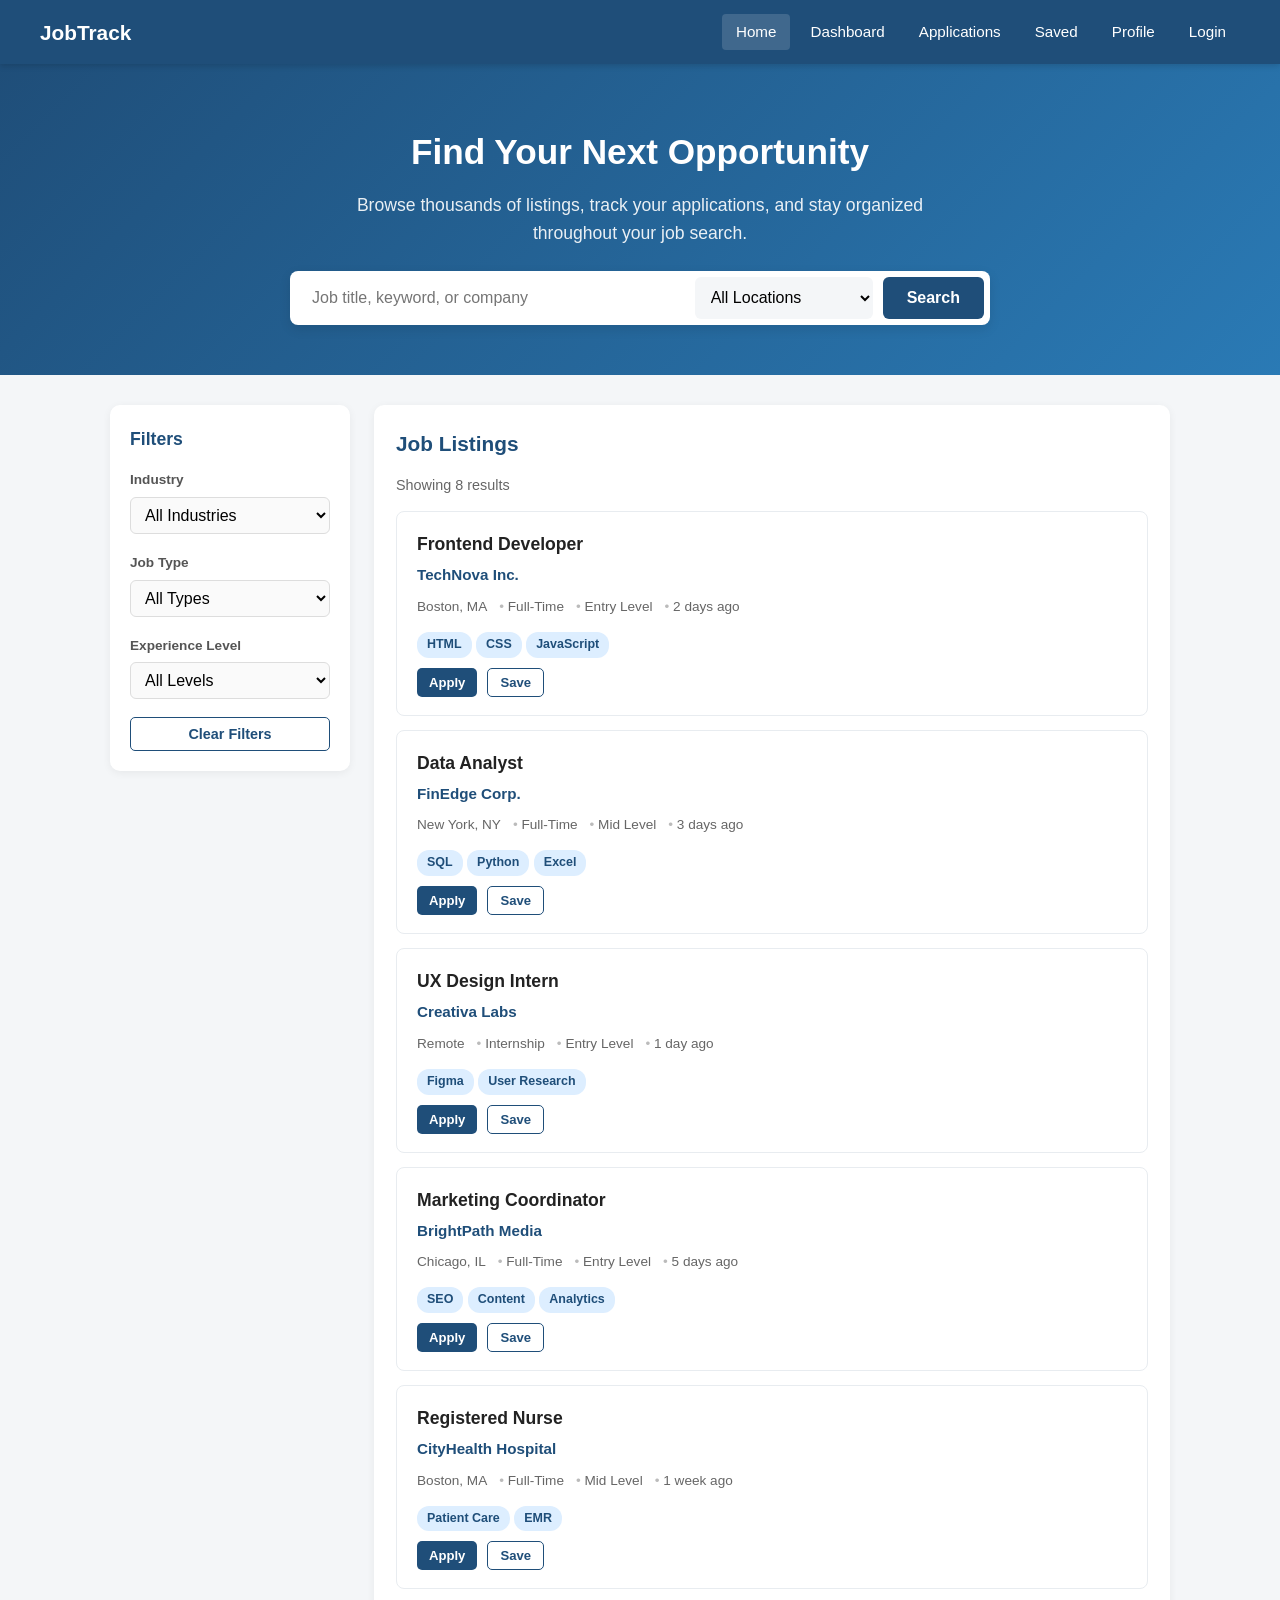
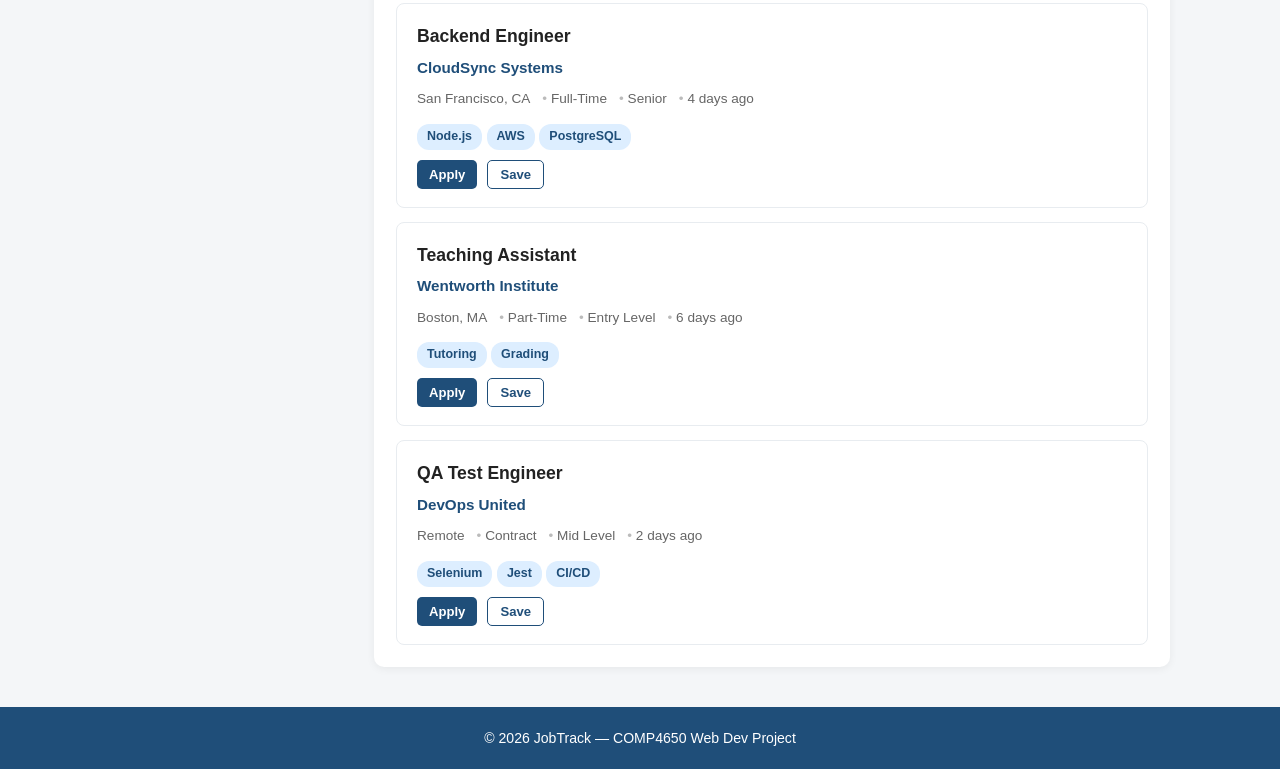
==== frontend/index.html @ 739d7ba0 "Implemented api" ====
<!DOCTYPE html>
<html lang="en">
<head>
  <meta charset="utf-8">
  <meta name="viewport" content="width=device-width, initial-scale=1">
  <title>JobTrack - Find Your Next Role</title>
  <link rel="stylesheet" href="style.css">
</head>
<body>

<!--Header/Nav-->
<header>
  <h2>JobTrack</h2>
  <button class="menu-toggle" onclick="document.querySelector('nav').classList.toggle('open')">&#9776;</button>
  <nav>
    <a href="index.html" class="active">Home</a>
    <a href="dashboard.html">Dashboard</a>
    <a href="applications.html">Applications</a>
    <a href="saved-jobs.html">Saved</a>
    <a href="profile.html">Profile</a>
    <a href="login.html">Login</a>
  </nav>
</header>

<!--Hero & Search-->
<section class="hero">
  <h1>Find Your Next Opportunity</h1>
  <p>Browse thousands of listings, track your applications, and stay organized throughout your job search.</p>

  <div class="search-bar">
    <input type="text" id="searchInput" placeholder="Job title, keyword, or company">
    <select id="locationFilter">
      <option value="">All Locations</option>
      <option value="Boston, MA">Boston, MA</option>
      <option value="New York, NY">New York, NY</option>
      <option value="San Francisco, CA">San Francisco, CA</option>
      <option value="Remote">Remote</option>
      <option value="Chicago, IL">Chicago, IL</option>
    </select>
    <button onclick="filterJobs()">Search</button>
  </div>
</section>

<!--Main Content-->
<div class="container">
  <div class="grid">

    <!-- Sidebar Filters -->
    <div class="sidebar">
      <h3>Filters</h3>

      <div class="filter-group">
        <label for="industryFilter">Industry</label>
        <select id="industryFilter" onchange="filterJobs()">
          <option value="">All Industries</option>
          <option value="Technology">Technology</option>
          <option value="Finance">Finance</option>
          <option value="Healthcare">Healthcare</option>
          <option value="Marketing">Marketing</option>
          <option value="Education">Education</option>
        </select>
      </div>

      <div class="filter-group">
        <label for="typeFilter">Job Type</label>
        <select id="typeFilter" onchange="filterJobs()">
          <option value="">All Types</option>
          <option value="Full-Time">Full-Time</option>
          <option value="Part-Time">Part-Time</option>
          <option value="Internship">Internship</option>
          <option value="Contract">Contract</option>
        </select>
      </div>

      <div class="filter-group">
        <label for="experienceFilter">Experience Level</label>
        <select id="experienceFilter" onchange="filterJobs()">
          <option value="">All Levels</option>
          <option value="Entry Level">Entry Level</option>
          <option value="Mid Level">Mid Level</option>
          <option value="Senior">Senior</option>
        </select>
      </div>

      <button class="btn btn-outline btn-block" onclick="clearFilters()">Clear Filters</button>
    </div>

    <!-- Job Listings -->
    <div>
      <div class="card">
        <h2>Job Listings</h2>
        <p id="resultCount" style="color:#666; font-size:.9rem; margin-bottom:14px;">Showing 8 results</p>
        <div class="job-list" id="jobList">
        </div>
      </div>
    </div>

  </div>
</div>

<!--Footer-->
<footer>
  <p>&copy; 2026 JobTrack &mdash; COMP4650 Web Dev Project</p>
</footer>

<script src="index.js"></script>

</body>
</html>
---- frontend/style.css ----
/*Reset & Base*/
* { margin: 0; padding: 0; box-sizing: border-box; }
body { font-family: 'Segoe UI', Arial, sans-serif; background: #f4f6f8; color: #222; line-height: 1.6; }
a { text-decoration: none; color: inherit; }
ul { list-style: none; }
img { max-width: 100%; }
button, input, select, textarea { font-family: inherit; font-size: inherit; }

/*Header & Nav*/
header {
  display: flex; justify-content: space-between; align-items: center;
  padding: 14px 40px; background: #1f4e79; color: #fff;
  position: sticky; top: 0; z-index: 100;
  box-shadow: 0 2px 6px rgba(0,0,0,.15);
}
header h2 { font-size: 1.3rem; white-space: nowrap; }
nav { display: flex; align-items: center; gap: 6px; }
nav a {
  color: #fff; padding: 6px 14px; border-radius: 4px;
  font-size: .95rem; transition: background .2s;
}
nav a:hover, nav a.active { background: rgba(255,255,255,.15); }

/*mobile menu toggle*/
.menu-toggle {
  display: none; background: none; border: none;
  color: #fff; font-size: 1.5rem; cursor: pointer;
}

/*Hero Section*/
.hero {
  padding: 60px 20px 50px; text-align: center;
  background: linear-gradient(135deg, #1f4e79 0%, #2a7ab5 100%);
  color: #fff;
}
.hero h1 { font-size: 2.2rem; margin-bottom: 10px; }
.hero p { font-size: 1.1rem; opacity: .9; max-width: 600px; margin: 0 auto 24px; }

/*Search Bar*/
.search-bar {
  display: flex; gap: 10px; max-width: 700px; margin: 0 auto;
  background: #fff; border-radius: 8px; padding: 6px;
  box-shadow: 0 4px 12px rgba(0,0,0,.1);
}
.search-bar input {
  flex: 1; border: none; padding: 12px 16px;
  border-radius: 6px; outline: none; font-size: 1rem;
}
.search-bar select {
  border: none; padding: 10px 12px; border-radius: 6px;
  background: #f4f6f8; cursor: pointer; outline: none;
}
.search-bar button {
  background: #1f4e79; color: #fff; border: none;
  padding: 10px 24px; border-radius: 6px; cursor: pointer;
  font-weight: 600; transition: background .2s;
}
.search-bar button:hover { background: #163a5c; }

/*Layout*/
.container { max-width: 1100px; margin: 30px auto; padding: 0 20px; }
.grid { display: grid; grid-template-columns: 240px 1fr; gap: 24px; }

/*Sidebar Filters*/
.sidebar {
  background: #fff; border-radius: 10px; padding: 20px;
  box-shadow: 0 2px 8px rgba(0,0,0,.06); align-self: start;
  position: sticky; top: 80px;
}
.sidebar h3 { font-size: 1.1rem; margin-bottom: 16px; color: #1f4e79; }
.filter-group { margin-bottom: 18px; }
.filter-group label {
  display: block; font-weight: 600; font-size: .85rem;
  margin-bottom: 6px; color: #555;
}
.filter-group select,
.filter-group input[type="text"] {
  width: 100%; padding: 8px 10px; border: 1px solid #ddd;
  border-radius: 6px; background: #fafafa; outline: none;
}
.filter-group select:focus,
.filter-group input[type="text"]:focus { border-color: #1f4e79; }

/*Cards*/
.card {
  background: #fff; border-radius: 10px; padding: 22px;
  box-shadow: 0 2px 8px rgba(0,0,0,.06);
}
.card h2 { font-size: 1.3rem; margin-bottom: 14px; color: #1f4e79; }

/*Job Listing Cards*/
.job-list { display: flex; flex-direction: column; gap: 14px; }
.job-card {
  background: #fff; border: 1px solid #e8ecf0; border-radius: 8px;
  padding: 18px 20px; transition: box-shadow .2s, border-color .2s;
}
.job-card:hover { box-shadow: 0 4px 14px rgba(0,0,0,.08); border-color: #1f4e79; }
.job-card h3 { font-size: 1.1rem; margin-bottom: 4px; }
.job-card .company { color: #1f4e79; font-weight: 600; font-size: .95rem; }
.job-card .meta {
  display: flex; flex-wrap: wrap; gap: 12px;
  margin: 8px 0 12px; font-size: .85rem; color: #666;
}
.job-card .meta span::before { content: '• '; color: #bbb; }
.job-card .meta span:first-child::before { content: ''; }
.job-card .actions { display: flex; gap: 10px; }

/*Buttons*/
.btn {
  display: inline-block; padding: 8px 18px; border-radius: 5px;
  border: none; cursor: pointer; font-weight: 600;
  font-size: .9rem; transition: background .2s, transform .1s;
}
.btn:active { transform: scale(.97); }
.btn-primary { background: #1f4e79; color: #fff; }
.btn-primary:hover { background: #163a5c; }
.btn-outline {
  background: transparent; color: #1f4e79;
  border: 1.5px solid #1f4e79;
}
.btn-outline:hover { background: #1f4e79; color: #fff; }
.btn-danger { background: #d9534f; color: #fff; }
.btn-danger:hover { background: #c9302c; }
.btn-sm { padding: 6px 12px; font-size: .82rem; }
.btn-block { display: block; width: 100%; text-align: center; }

/*Tags/Badges*/
.tag {
  display: inline-block; padding: 3px 10px; border-radius: 12px;
  font-size: .78rem; font-weight: 600;
}
.tag-blue { background: #ddeeff; color: #1f4e79; }
.tag-green { background: #d4edda; color: #1b5e20; }
.tag-orange { background: #fff3cd; color: #856404; }
.tag-red { background: #f8d7da; color: #721c24; }
.tag-gray { background: #e9ecef; color: #555; }

/*Forms*/
.form-page {
  max-width: 440px; margin: 50px auto; padding: 0 20px;
}
.form-card {
  background: #fff; padding: 30px; border-radius: 10px;
  box-shadow: 0 2px 12px rgba(0,0,0,.08);
}
.form-card h2 { text-align: center; margin-bottom: 6px; color: #1f4e79; }
.form-card .subtitle { text-align: center; color: #777; margin-bottom: 22px; font-size: .9rem; }
.form-group { margin-bottom: 16px; }
.form-group label { display: block; font-weight: 600; font-size: .88rem; margin-bottom: 5px; }
.form-group input,
.form-group select,
.form-group textarea {
  width: 100%; padding: 10px 12px; border: 1px solid #ddd;
  border-radius: 6px; outline: none; transition: border-color .2s;
}
.form-group input:focus,
.form-group select:focus,
.form-group textarea:focus { border-color: #1f4e79; }
.form-group .error-msg {
  color: #d9534f; font-size: .8rem; margin-top: 4px; display: none;
}
.form-group.has-error input,
.form-group.has-error select { border-color: #d9534f; }
.form-group.has-error .error-msg { display: block; }
.form-link { text-align: center; margin-top: 16px; font-size: .9rem; color: #666; }
.form-link a { color: #1f4e79; font-weight: 600; }

/*Dashboard Stats Row*/
.stats-row { display: grid; grid-template-columns: repeat(4, 1fr); gap: 16px; margin-bottom: 24px; }
.stat-card {
  background: #fff; padding: 20px; border-radius: 10px; text-align: center;
  box-shadow: 0 2px 8px rgba(0,0,0,.06);
}
.stat-card .number { font-size: 2rem; font-weight: 700; color: #1f4e79; }
.stat-card .label { font-size: .85rem; color: #777; margin-top: 4px; }

/*Application Table*/
.app-table { width: 100%; border-collapse: collapse; }
.app-table th {
  text-align: left; padding: 10px 14px; background: #1f4e79;
  color: #fff; font-size: .88rem; font-weight: 600;
}
.app-table th:first-child { border-radius: 6px 0 0 0; }
.app-table th:last-child { border-radius: 0 6px 0 0; }
.app-table td { padding: 12px 14px; border-bottom: 1px solid #eee; font-size: .92rem; }
.app-table tr:hover td { background: #f8fafc; }

/*Status Indicators*/
.status {
  display: inline-block; padding: 3px 10px; border-radius: 12px;
  font-size: .8rem; font-weight: 600;
}
.status-applied { background: #ddeeff; color: #1f4e79; }
.status-interview { background: #fff3cd; color: #856404; }
.status-offered { background: #d4edda; color: #1b5e20; }
.status-rejected { background: #f8d7da; color: #721c24; }
.status-saved { background: #e9ecef; color: #555; }

/*Progress Tracker*/
.progress-track {
  display: flex; align-items: center; gap: 0; margin: 10px 0;
}
.progress-step {
  flex: 1; text-align: center; position: relative;
  font-size: .75rem; color: #999;
}
.progress-step .dot {
  width: 18px; height: 18px; border-radius: 50%;
  background: #ddd; margin: 0 auto 4px; border: 2px solid #ddd;
  transition: background .2s;
}
.progress-step.completed .dot { background: #1f4e79; border-color: #1f4e79; }
.progress-step.active .dot { background: #fff; border-color: #1f4e79; }
.progress-step.completed, .progress-step.active { color: #1f4e79; font-weight: 600; }
.progress-line {
  flex: 1; height: 3px; background: #ddd; min-width: 20px;
}
.progress-line.filled { background: #1f4e79; }

/*Profile Page*/
.profile-header {
  display: flex; align-items: center; gap: 24px;
  padding: 24px; background: #fff; border-radius: 10px;
  box-shadow: 0 2px 8px rgba(0,0,0,.06); margin-bottom: 24px;
}
.profile-avatar {
  width: 90px; height: 90px; border-radius: 50%;
  background: #1f4e79; color: #fff; display: flex;
  align-items: center; justify-content: center;
  font-size: 2rem; font-weight: 700; flex-shrink: 0;
}
.profile-info h2 { margin-bottom: 4px; }
.profile-info p { color: #666; font-size: .92rem; }
.profile-section { margin-bottom: 24px; }
.profile-section h3 { font-size: 1.1rem; color: #1f4e79; margin-bottom: 12px; border-bottom: 2px solid #eee; padding-bottom: 6px; }

/*Saved Jobs*/
.saved-grid { display: grid; grid-template-columns: repeat(auto-fill, minmax(300px, 1fr)); gap: 16px; }
.saved-card {
  background: #fff; border: 1px solid #e8ecf0; border-radius: 8px;
  padding: 18px; transition: box-shadow .2s;
}
.saved-card:hover { box-shadow: 0 4px 14px rgba(0,0,0,.08); }
.saved-card h3 { font-size: 1rem; margin-bottom: 4px; }
.saved-card .company { color: #1f4e79; font-weight: 600; font-size: .9rem; }
.saved-card .meta { font-size: .82rem; color: #888; margin: 6px 0 12px; }

/*Activity List*/
.activity-list { display: flex; flex-direction: column; gap: 10px; }
.activity-item {
  display: flex; align-items: center; gap: 12px;
  padding: 12px 16px; background: #f9fafb; border-radius: 8px;
  font-size: .9rem;
}
.activity-dot { width: 10px; height: 10px; border-radius: 50%; flex-shrink: 0; }
.activity-dot.blue { background: #1f4e79; }
.activity-dot.green { background: #28a745; }
.activity-dot.orange { background: #ffc107; }
.activity-time { margin-left: auto; color: #999; font-size: .8rem; white-space: nowrap; }

/*Empty State*/
.empty-state {
  text-align: center; padding: 40px 20px; color: #999;
}
.empty-state p { margin-bottom: 16px; }

/*Alert*/
.alert {
  padding: 12px 18px; border-radius: 6px; margin-bottom: 16px;
  font-size: .9rem; display: none;
}
.alert-success { background: #d4edda; color: #155724; border: 1px solid #c3e6cb; }
.alert-error { background: #f8d7da; color: #721c24; border: 1px solid #f5c6cb; }

/*Footer*/
footer {
  text-align: center; background: #1f4e79; color: #fff;
  padding: 20px; margin-top: 40px; font-size: .88rem;
}
footer a { color: #a8d0f0; }

/*Responsive*/
@media (max-width: 768px) {
  header { flex-direction: column; padding: 12px 20px; gap: 10px; }
  .menu-toggle { display: block; position: absolute; right: 20px; top: 14px; }
  header { position: relative; }
  nav { display: none; flex-direction: column; width: 100%; gap: 0; }
  nav.open { display: flex; }
  nav a { padding: 10px; text-align: center; border-top: 1px solid rgba(255,255,255,.1); }

  .hero h1 { font-size: 1.6rem; }
  .search-bar { flex-direction: column; }
  .search-bar select { width: 100%; }
  .grid { grid-template-columns: 1fr; }
  .sidebar { position: static; }
  .stats-row { grid-template-columns: repeat(2, 1fr); }
  .profile-header { flex-direction: column; text-align: center; }
  .app-table { font-size: .82rem; }
  .app-table th, .app-table td { padding: 8px 6px; }
  .saved-grid { grid-template-columns: 1fr; }
}

@media (max-width: 480px) {
  .stats-row { grid-template-columns: 1fr; }
  .job-card .actions { flex-direction: column; }
}
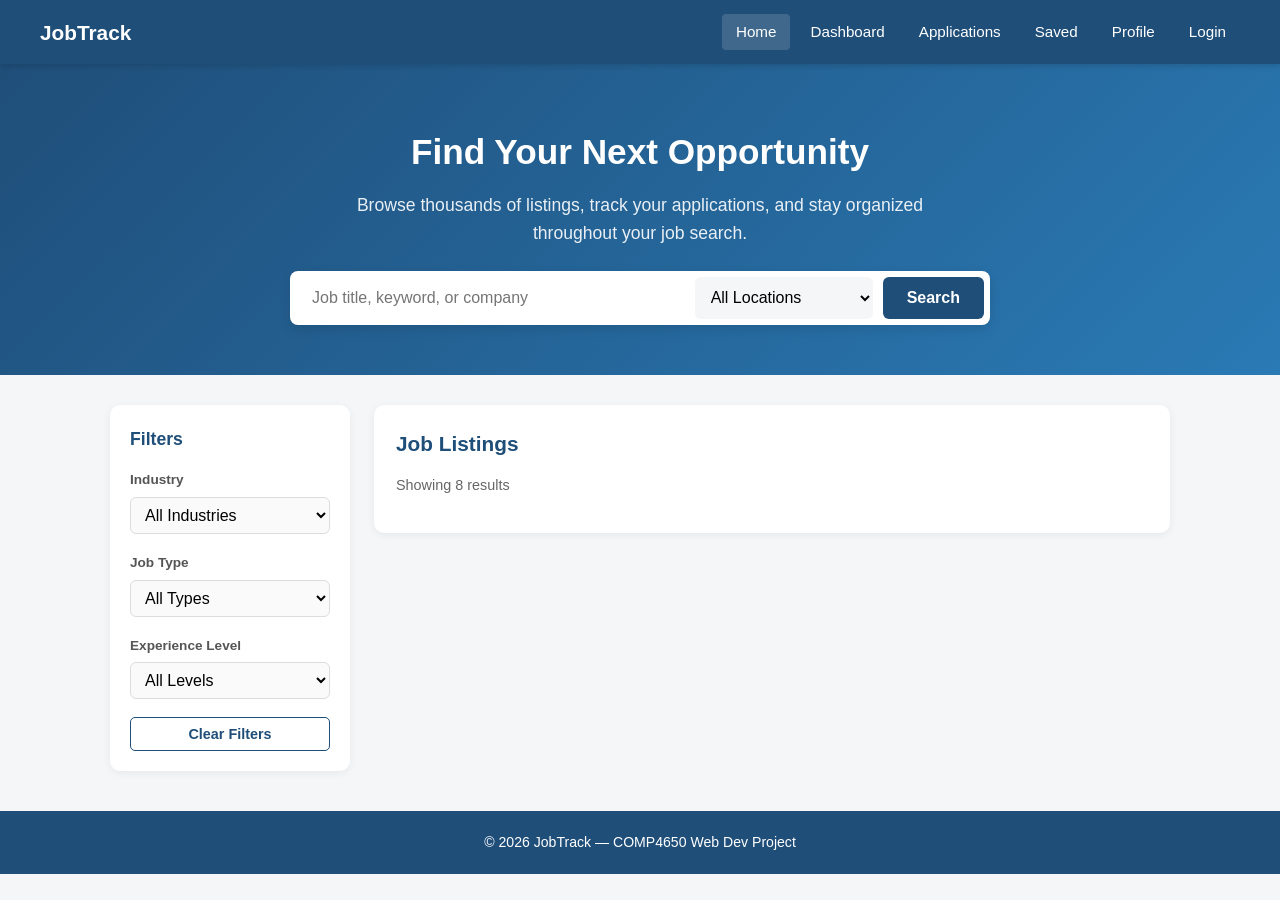
==== commit 27e7b59d: "everything needed to be fiexed" ====
--- a/frontend/index.html
+++ b/frontend/index.html
@@ -5,6 +5,7 @@
   <meta name="viewport" content="width=device-width, initial-scale=1">
   <title>JobTrack - Find Your Next Role</title>
   <link rel="stylesheet" href="style.css">
+  <script src="/static/js/config.js"></script>
 </head>
 <body>
 
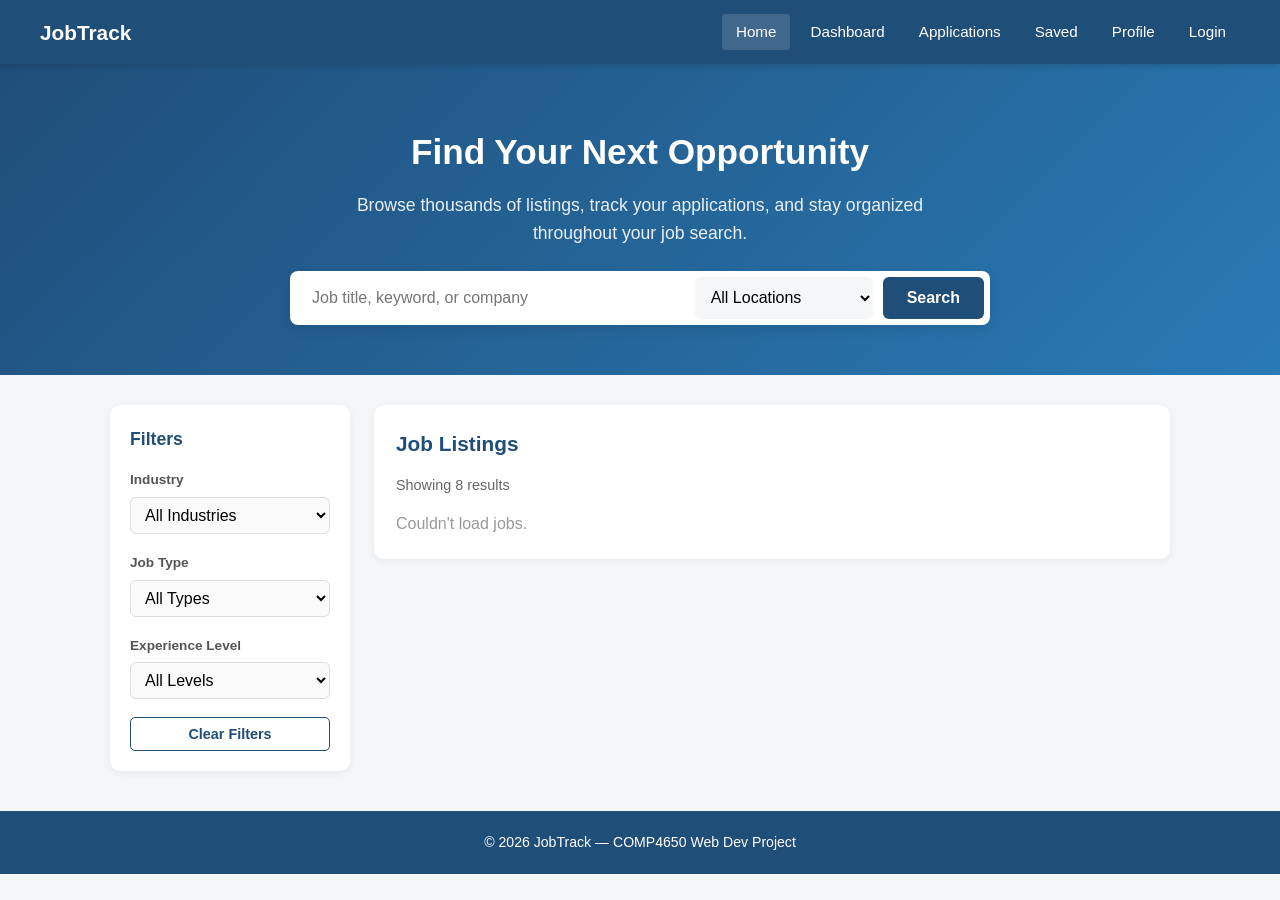
==== commit 1d890a10: "Best its going to get for presenting" ====
--- a/frontend/index.html
+++ b/frontend/index.html
@@ -5,7 +5,7 @@
   <meta name="viewport" content="width=device-width, initial-scale=1">
   <title>JobTrack - Find Your Next Role</title>
   <link rel="stylesheet" href="style.css">
-  <script src="/static/js/config.js"></script>
+  <script src="config.js"></script>
 </head>
 <body>
 
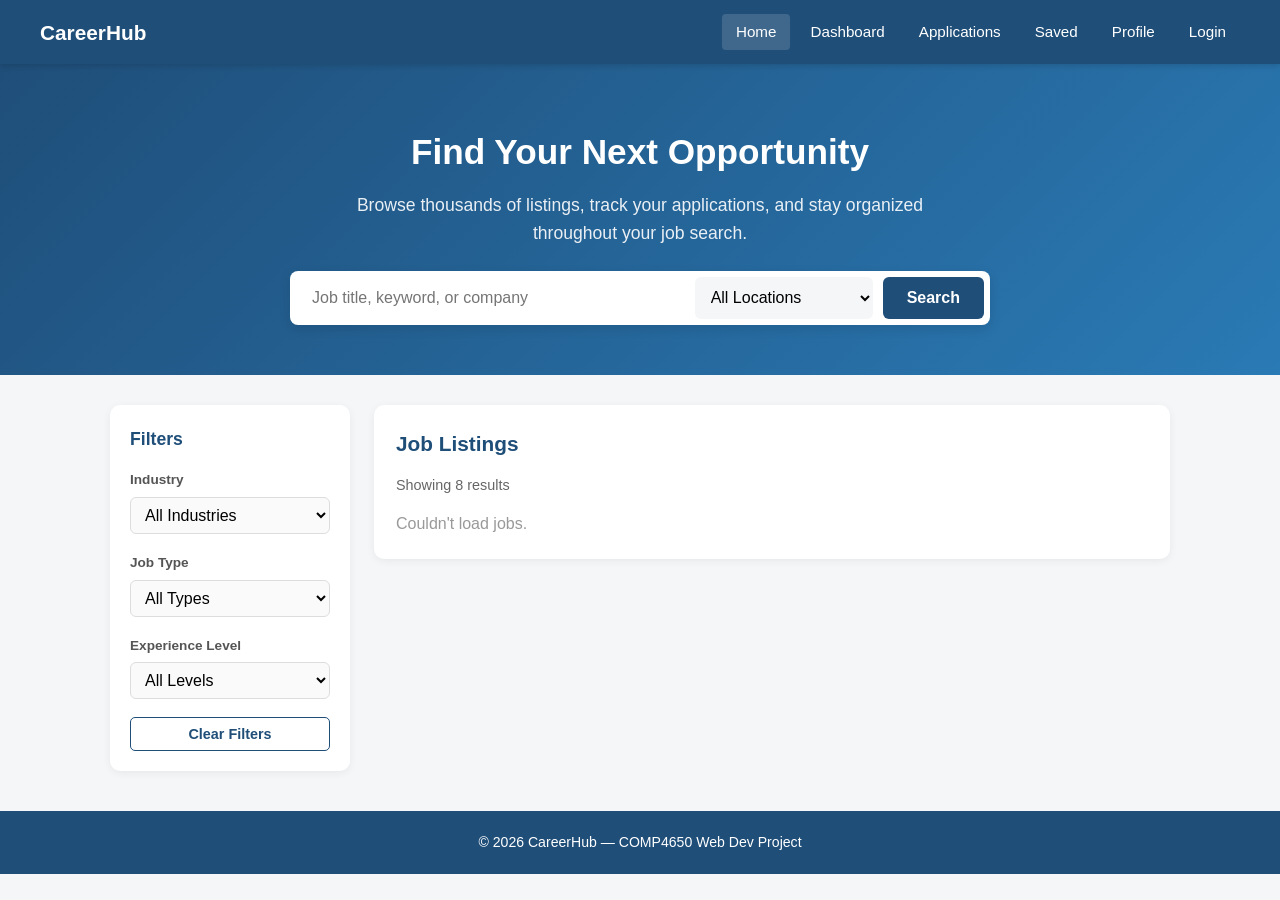
==== commit 6fce7a63: "final update" ====
--- a/frontend/index.html
+++ b/frontend/index.html
@@ -3,7 +3,7 @@
 <head>
   <meta charset="utf-8">
   <meta name="viewport" content="width=device-width, initial-scale=1">
-  <title>JobTrack - Find Your Next Role</title>
+  <title>CareerHub - Find Your Next Role</title>
   <link rel="stylesheet" href="style.css">
   <script src="config.js"></script>
 </head>
@@ -11,7 +11,7 @@
 
 <!--Header/Nav-->
 <header>
-  <h2>JobTrack</h2>
+  <h2>CareerHub</h2>
   <button class="menu-toggle" onclick="document.querySelector('nav').classList.toggle('open')">&#9776;</button>
   <nav>
     <a href="index.html" class="active">Home</a>
@@ -101,7 +101,7 @@
 
 <!--Footer-->
 <footer>
-  <p>&copy; 2026 JobTrack &mdash; COMP4650 Web Dev Project</p>
+  <p>&copy; 2026 CareerHub &mdash; COMP4650 Web Dev Project</p>
 </footer>
 
 <script src="index.js"></script>
